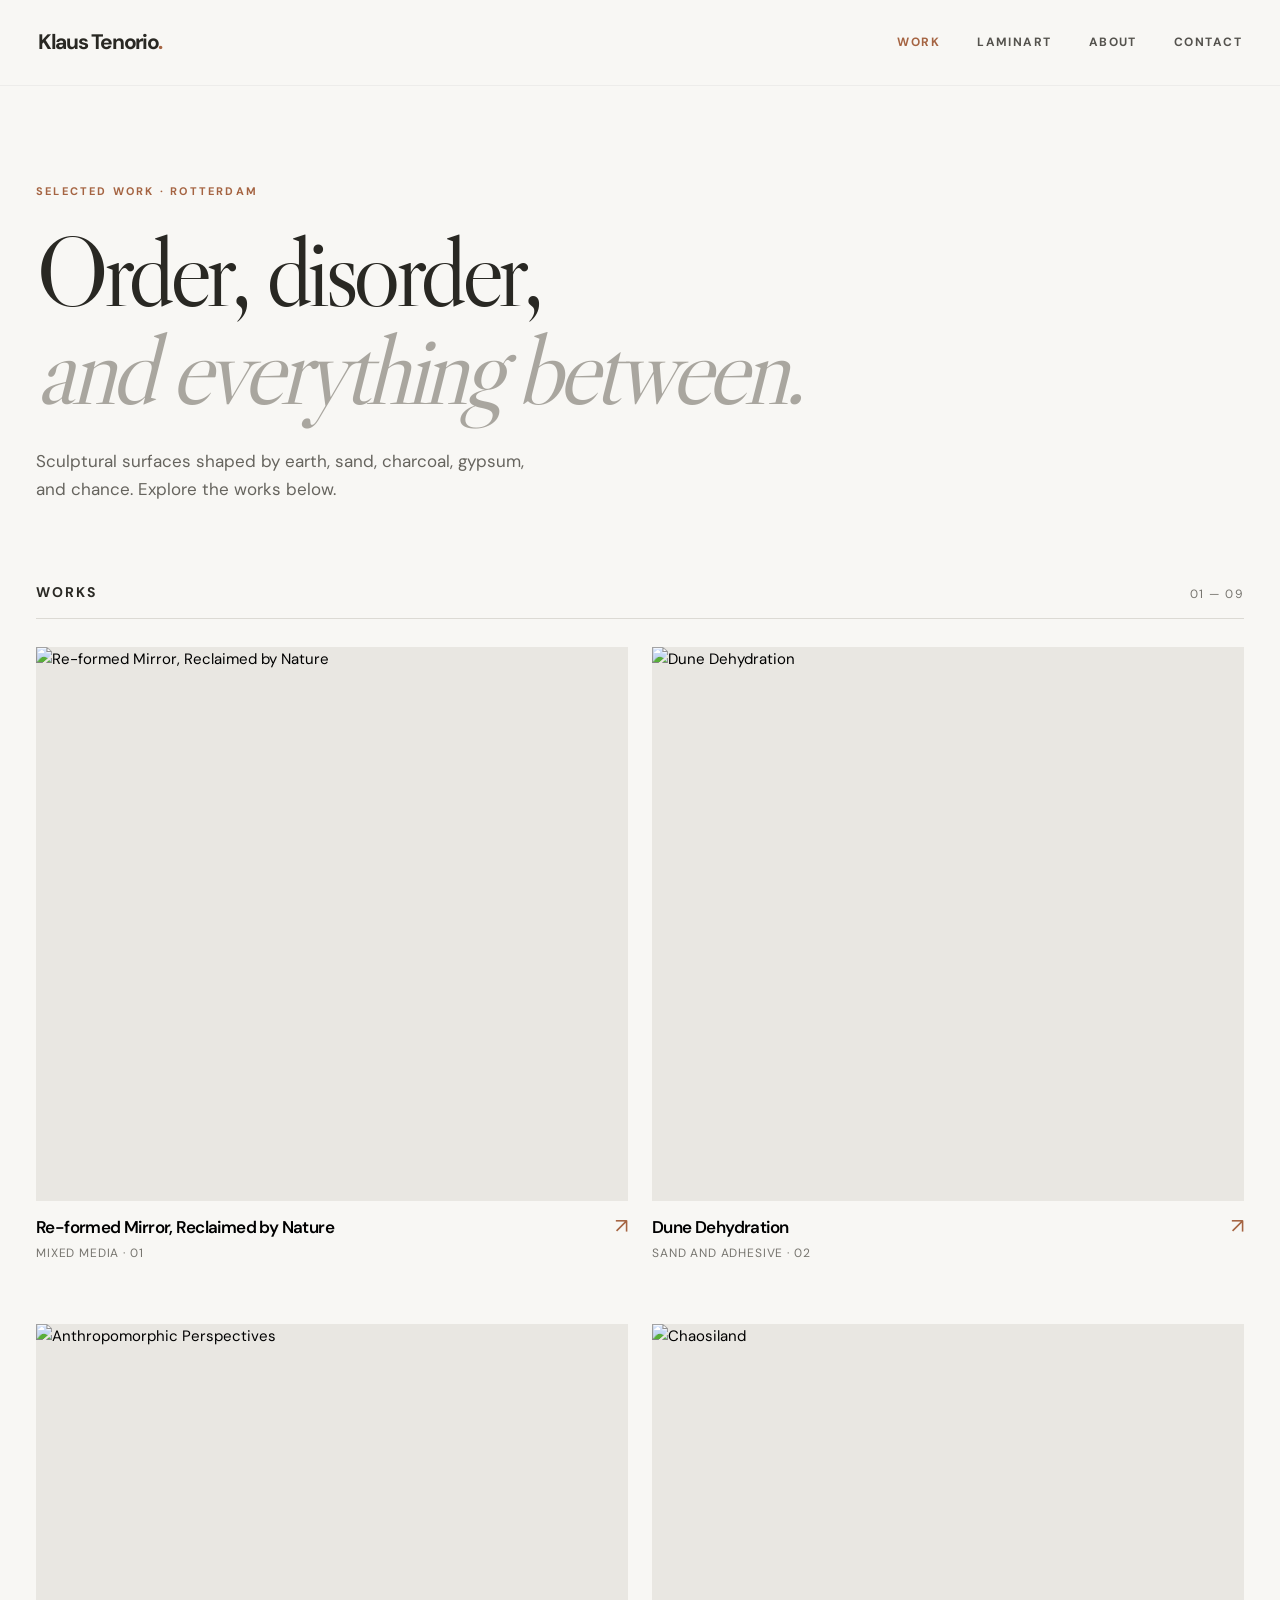
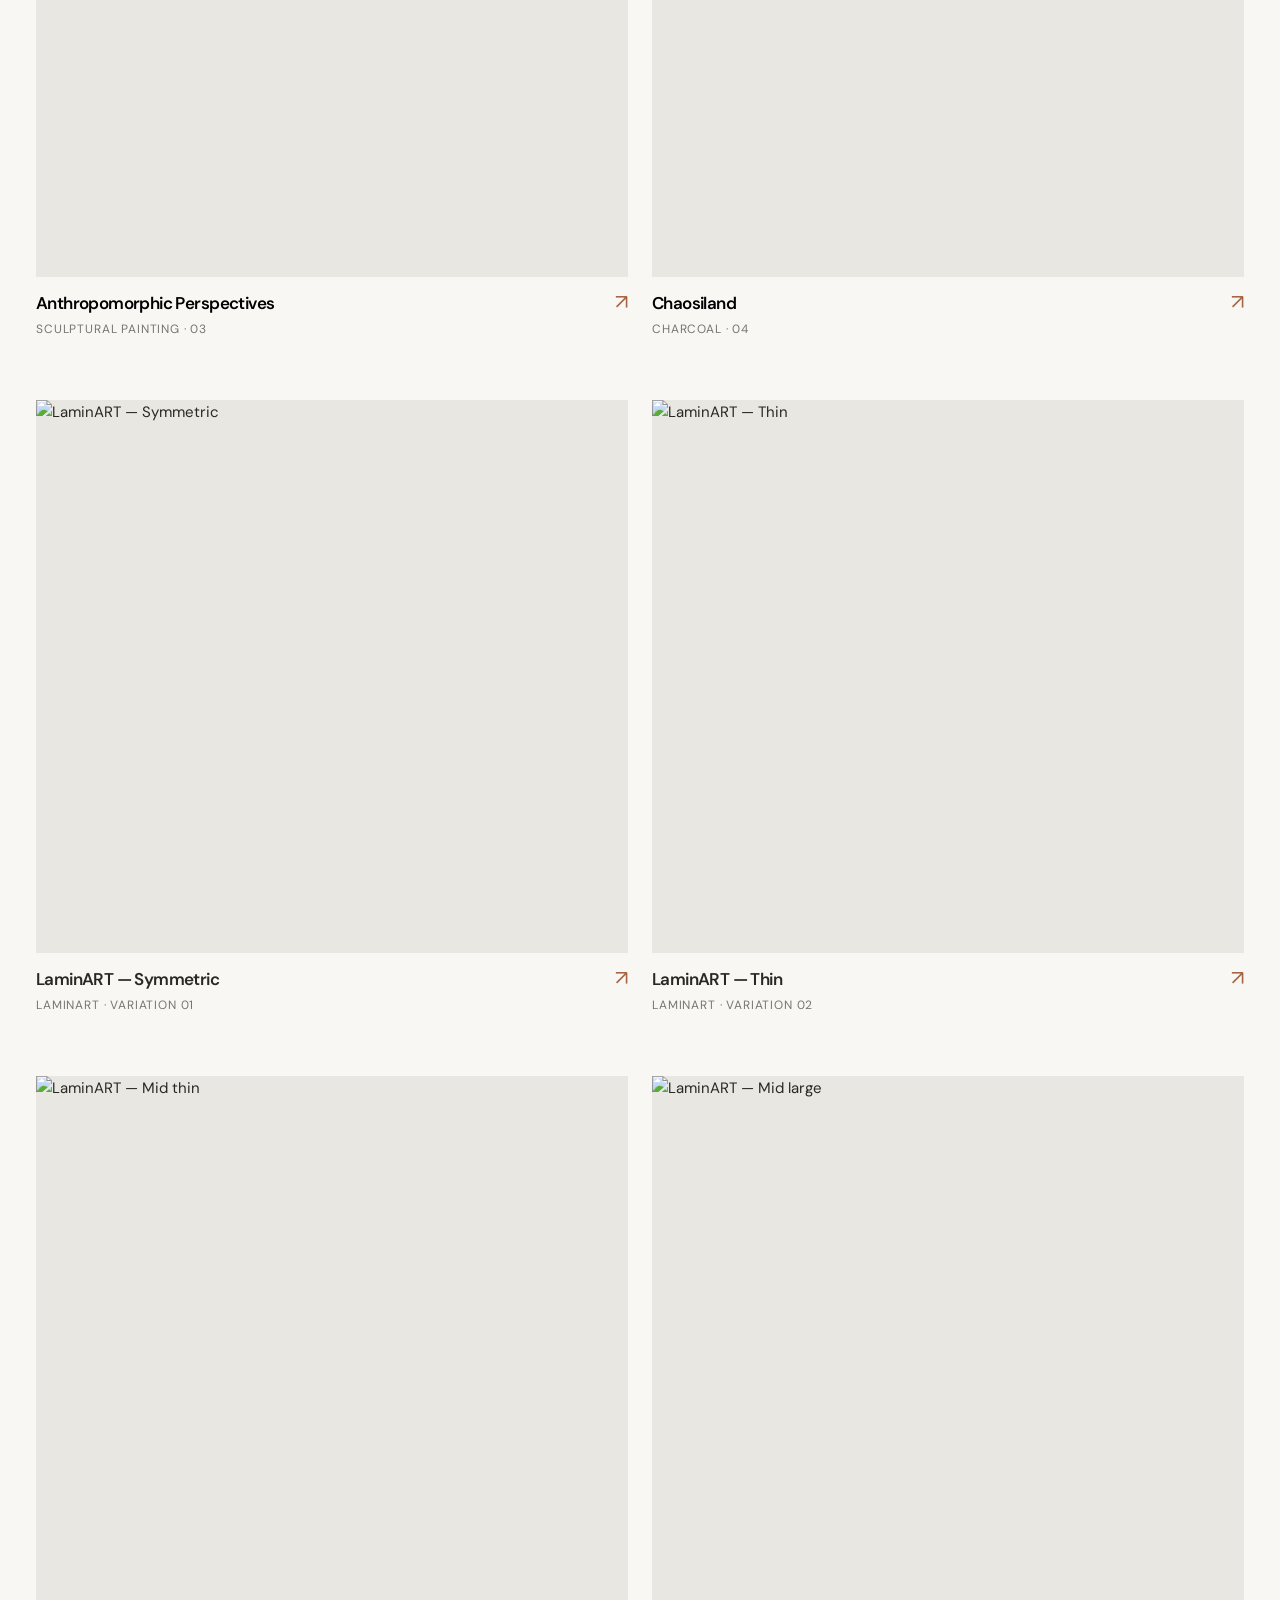
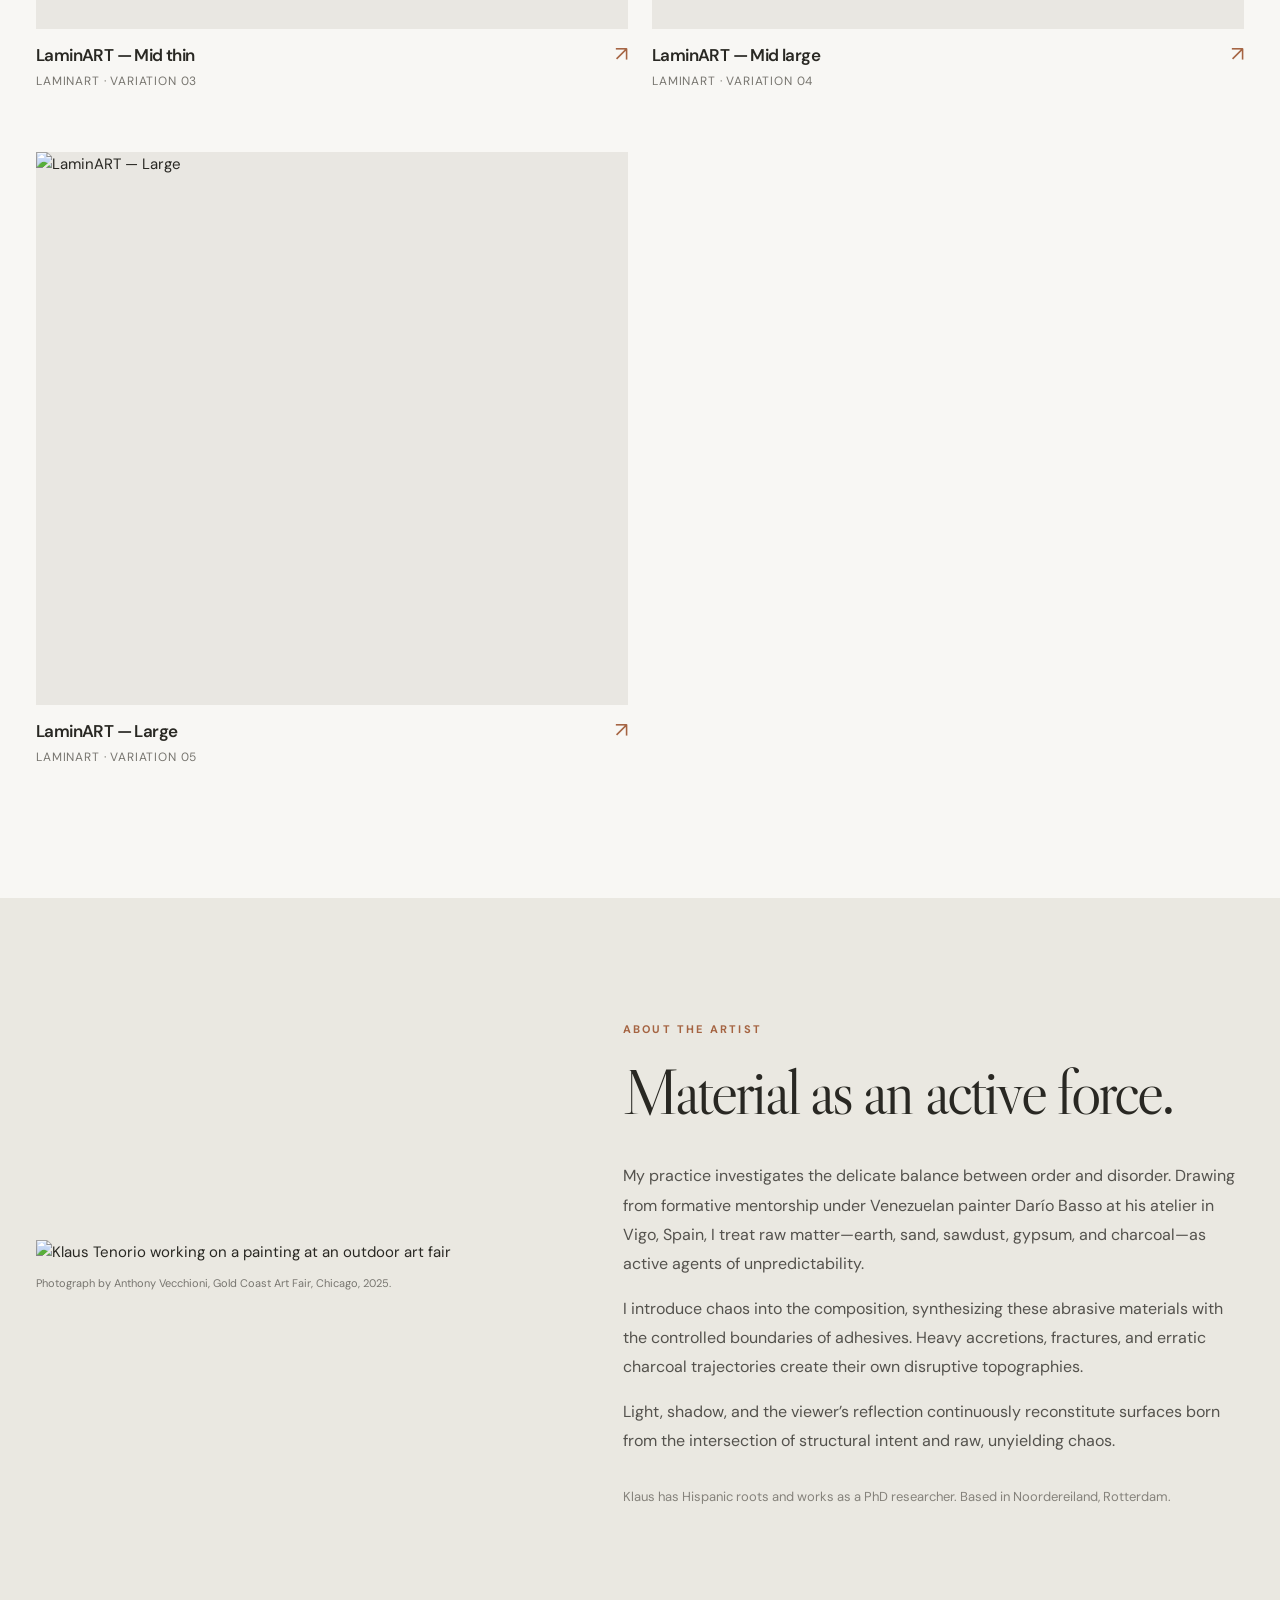
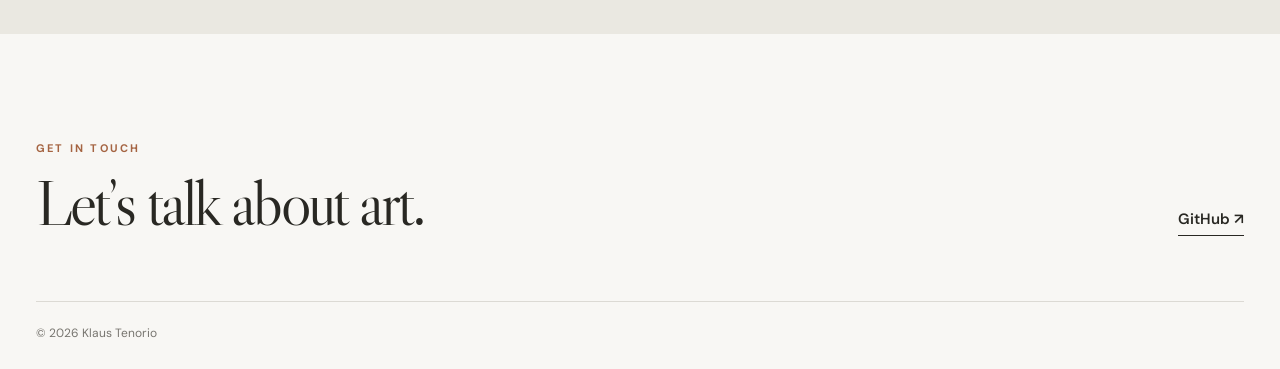
==== index.html @ 3f9e4c58 "Add files via upload" ====
<!doctype html>
<html lang="en">
<head>
  <meta charset="utf-8">
  <meta name="viewport" content="width=device-width, initial-scale=1">
  <meta name="description" content="The artwork of Klaus Tenorio: material, surface, order and disorder.">
  <meta name="theme-color" content="#f8f7f4">
  <title>Klaus Tenorio — Art Portfolio</title>
  <link rel="stylesheet" href="styles.css">
  <script defer src="site.js"></script>
</head>
<body data-page="home">
  <a class="skip-link" href="#main">Skip to content</a>
  <header class="site-header">
    <a class="brand" href="./" aria-label="Klaus Tenorio, home">Klaus Tenorio<span class="brand-dot">.</span></a>
    <nav aria-label="Main navigation">
      <a class="current" href="#work">Work</a>
      <a href="laminart.html">LaminART</a>
      <a href="#about">About</a>
      <a href="#contact">Contact</a>
    </nav>
  </header>

  <main id="main">
    <section class="intro wrap" aria-labelledby="intro-title">
      <p class="eyebrow">Selected work · Rotterdam</p>
      <h1 id="intro-title">Order, disorder,<br><em>and everything between.</em></h1>
      <p class="intro-copy">Sculptural surfaces shaped by earth, sand, charcoal, gypsum, and chance. Explore the works below.</p>
    </section>

    <section class="work-section wrap" id="work" aria-labelledby="work-title">
      <div class="section-heading"><h2 id="work-title">Works</h2><span>01 — 09</span></div>
      <div class="work-grid" id="work-grid"></div>
    </section>

    <section class="about-section" id="about" aria-labelledby="about-title">
      <div class="wrap about-grid">
        <figure class="about-image"><img src="assets/images/artist.webp" alt="Klaus Tenorio working on a painting at an outdoor art fair" loading="lazy"><figcaption>Photograph by Anthony Vecchioni, Gold Coast Art Fair, Chicago, 2025.</figcaption></figure>
        <div class="about-content">
          <p class="eyebrow">About the artist</p>
          <h2 id="about-title">Material as an active force.</h2>
          <p>My practice investigates the delicate balance between order and disorder. Drawing from formative mentorship under Venezuelan painter Darío Basso at his atelier in Vigo, Spain, I treat raw matter—earth, sand, sawdust, gypsum, and charcoal—as active agents of unpredictability.</p>
          <p>I introduce chaos into the composition, synthesizing these abrasive materials with the controlled boundaries of adhesives. Heavy accretions, fractures, and erratic charcoal trajectories create their own disruptive topographies.</p>
          <p>Light, shadow, and the viewer’s reflection continuously reconstitute surfaces born from the intersection of structural intent and raw, unyielding chaos.</p>
          <p class="about-note">Klaus has Hispanic roots and works as a PhD researcher. Based in Noordereiland, Rotterdam.</p>
        </div>
      </div>
    </section>
  </main>

  <footer class="site-footer wrap" id="contact">
    <div><p class="eyebrow">Get in touch</p><h2>Let’s talk about art.</h2></div>
    <a class="footer-link" href="https://github.com/art-klaus" target="_blank" rel="noopener noreferrer">GitHub ↗</a>
    <p class="footer-bottom">© <span id="year"></span> Klaus Tenorio</p>
  </footer>

  <dialog class="work-dialog" id="work-dialog" aria-label="Artwork details">
    <button class="dialog-close" id="dialog-close" type="button" aria-label="Close artwork details">×</button>
    <div class="dialog-layout">
      <div class="dialog-gallery">
        <div class="dialog-stage"><img id="dialog-image" alt=""></div>
        <div class="dialog-controls">
          <button id="image-prev" type="button" aria-label="Previous image">←</button>
          <span id="image-count" aria-live="polite"></span>
          <button id="image-next" type="button" aria-label="Next image">→</button>
        </div>
      </div>
      <div class="dialog-copy">
        <p class="eyebrow" id="dialog-kicker"></p>
        <h2 id="dialog-title"></h2>
        <div id="dialog-description"></div>
        <p class="dialog-meta" id="dialog-meta"></p>
      </div>
    </div>
  </dialog>
</body>
</html>
---- styles.css ----
@import url('https://fonts.googleapis.com/css2?family=DM+Sans:wght@400;500;600;700&family=Libre+Caslon+Display&display=swap');

:root{--paper:#f8f7f4;--ink:#292823;--muted:#77756f;--line:#dcdad4;--accent:#a56442;--white:#fff}
*{box-sizing:border-box}
html{scroll-behavior:smooth}
body{margin:0;background:var(--paper);color:var(--ink);font-family:'DM Sans',Arial,sans-serif;font-size:15px;line-height:1.65}
body:has(.work-dialog[open]){overflow:hidden}
button,a{ -webkit-tap-highlight-color:transparent }
a{color:inherit;text-decoration:none}
button{font:inherit}
img{display:block;max-width:100%}
.wrap{width:min(1230px,calc(100% - 72px));margin-inline:auto}
.skip-link{position:absolute;left:12px;top:-100px;padding:10px 14px;background:var(--ink);color:white;z-index:1000}.skip-link:focus{top:12px}
.site-header{height:86px;display:flex;align-items:center;justify-content:space-between;padding:0 38px;background:var(--paper);border-bottom:1px solid rgba(0,0,0,.045)}
.brand{font-weight:700;font-size:21px;letter-spacing:-.065em;white-space:nowrap}.brand-dot{color:var(--accent)}
.site-header nav{display:flex;gap:37px;align-items:center}.site-header nav a{font-size:12px;font-weight:700;letter-spacing:.12em;text-transform:uppercase;color:#55534e;transition:color .2s}.site-header nav a:hover,.site-header nav a.current{color:var(--accent)}
.eyebrow{text-transform:uppercase;letter-spacing:.2em;color:var(--accent);font-size:11px;font-weight:700;line-height:1.5}
.intro{padding-top:86px;padding-bottom:78px}.intro h1,.laminart-intro h1{font-family:'Libre Caslon Display',Georgia,serif;font-size:clamp(55px,7.8vw,114px);font-weight:400;line-height:.99;letter-spacing:-.055em;margin:22px 0 28px}.intro h1 em{font-weight:400;color:#a9a69f}.intro-copy{font-size:17px;color:#66645e;max-width:500px;margin:0}
.section-heading{display:flex;justify-content:space-between;align-items:end;border-bottom:1px solid var(--line);margin-bottom:28px;padding-bottom:14px}.section-heading h2{font-size:14px;letter-spacing:.14em;text-transform:uppercase;margin:0}.section-heading span{font-size:12px;color:var(--muted);letter-spacing:.12em}
.work-section{padding-bottom:130px}.work-grid{display:grid;grid-template-columns:repeat(2,minmax(0,1fr));column-gap:24px;row-gap:60px}.work-card{display:block;text-align:left;background:transparent;border:0;padding:0;cursor:pointer;width:100%}.work-card:focus-visible,.variant-tabs button:focus-visible,.dialog-controls button:focus-visible,.dialog-close:focus-visible{outline:3px solid var(--accent);outline-offset:5px}.work-card-image{aspect-ratio:1.07;overflow:hidden;background:#e9e7e2}.work-card img{width:100%;height:100%;object-fit:cover;transition:transform .5s cubic-bezier(.2,.7,.2,1)}.work-card:hover img{transform:scale(1.035)}.work-card-info{display:flex;justify-content:space-between;gap:20px;padding-top:15px;align-items:start}.work-card h3{font-size:17px;font-weight:600;letter-spacing:-.035em;line-height:1.3;margin:0}.work-card p{color:var(--muted);font-size:12px;letter-spacing:.07em;text-transform:uppercase;margin:6px 0 0}.work-card-arrow{font-size:21px;line-height:1;color:var(--accent)}
.about-section{background:#eae8e1;padding:112px 0}.about-grid{display:grid;grid-template-columns:.78fr 1fr;gap:clamp(50px,8vw,150px);align-items:center}.about-image{margin:0}.about-image img{width:100%;max-height:690px;object-fit:cover}.about-image figcaption{font-size:11px;color:#77756f;padding-top:10px}.about-content h2,.site-footer h2{font-family:'Libre Caslon Display',Georgia,serif;font-size:clamp(48px,5vw,76px);font-weight:400;line-height:1.06;letter-spacing:-.045em;margin:20px 0 36px}.about-content p:not(.eyebrow){max-width:640px;color:#54524d;font-size:16px;line-height:1.82}.about-content .about-note{font-size:13px!important;color:#85827b!important;margin-top:30px}
.site-footer{display:grid;grid-template-columns:1fr auto;align-items:end;padding-top:95px;padding-bottom:25px;gap:65px}.site-footer h2{margin:12px 0 0}.footer-link{border-bottom:1px solid var(--ink);padding-bottom:4px;font-weight:600}.footer-link:hover{color:var(--accent);border-color:var(--accent)}.footer-bottom{grid-column:1/-1;border-top:1px solid var(--line);padding-top:22px;color:var(--muted);font-size:12px;margin:0}
.work-dialog{border:0;max-width:min(1120px,calc(100% - 50px));width:100%;max-height:min(850px,calc(100% - 50px));padding:0;background:var(--paper);color:var(--ink);box-shadow:0 20px 80px #0003}.work-dialog::backdrop{background:rgba(28,27,24,.75)}.dialog-layout{display:grid;grid-template-columns:1.2fr .8fr;min-height:590px}.dialog-gallery{background:#e5e3dd;display:flex;flex-direction:column;min-width:0}.dialog-stage{flex:1;min-height:0;display:grid;place-items:center;padding:22px}.dialog-stage img{max-width:100%;max-height:min(680px,72vh);object-fit:contain}.dialog-controls{display:flex;justify-content:center;align-items:center;gap:35px;padding:9px 0 18px}.dialog-controls button{border:0;background:transparent;font-size:24px;cursor:pointer;padding:0 10px}.dialog-controls span{font-size:12px;letter-spacing:.1em;color:var(--muted)}.dialog-copy{padding:90px 55px 60px;overflow:auto}.dialog-copy h2{font-family:'Libre Caslon Display',Georgia,serif;font-size:clamp(36px,3.5vw,58px);line-height:1.08;letter-spacing:-.045em;font-weight:400;margin:15px 0 28px}.dialog-copy p{color:#57554f;line-height:1.8}.dialog-meta{border-top:1px solid var(--line);margin-top:28px;padding-top:20px;font-size:12px;color:var(--muted)!important}.dialog-close{position:absolute;right:17px;top:12px;z-index:2;border:0;background:var(--paper);font-size:32px;line-height:1;cursor:pointer;width:42px;height:42px}
.laminart-main{padding-top:45px;padding-bottom:125px}.back-link{font-size:13px;color:var(--muted)}.back-link:hover{color:var(--accent)}.laminart-intro{display:grid;grid-template-columns:1fr 360px;gap:70px;align-items:end;margin:58px 0 60px}.laminart-intro h1{margin-bottom:0}.laminart-intro>p{color:#66645e;font-size:16px;margin:0 0 8px}.variant-tabs{display:flex;flex-wrap:wrap;border-bottom:1px solid var(--line);gap:38px}.variant-tabs button{border:0;border-bottom:2px solid transparent;background:none;cursor:pointer;padding:0 0 16px;font-size:12px;font-weight:700;text-transform:uppercase;letter-spacing:.08em;color:var(--muted)}.variant-tabs button[aria-selected="true"]{color:var(--accent);border-color:var(--accent)}.variant-panel{padding-top:45px;display:grid;grid-template-columns:1.15fr .85fr;gap:25px}.variant-panel figure{margin:0}.variant-panel img{width:100%;height:auto;background:#eae8e3}.variant-panel figcaption{font-size:12px;color:var(--muted);padding-top:10px}.variant-panel .variant-main-image{grid-row:span 2}.variant-panel .variant-main-image img{max-height:950px;object-fit:cover}.variant-panel .variant-detail-image img{max-height:660px;object-fit:cover}.variant-panel .variant-copy{padding:12px 20px 0 0}.variant-panel h2{font-family:'Libre Caslon Display',Georgia,serif;font-size:38px;font-weight:400;letter-spacing:-.04em;margin:10px 0}.variant-panel p{color:#66645e}.dimensions-note{font-size:12px;color:var(--muted);margin-top:42px}
@media(max-width:800px){.wrap{width:min(100% - 36px,650px)}.site-header{height:auto;min-height:70px;padding:16px 18px;align-items:flex-start;gap:12px;flex-wrap:wrap}.brand{font-size:19px}.site-header nav{gap:17px;flex-wrap:wrap}.site-header nav a{font-size:10px}.intro{padding-top:58px;padding-bottom:60px}.intro h1{font-size:clamp(50px,10vw,76px)}.work-grid{gap:38px 15px}.work-card h3{font-size:15px}.work-card-image{aspect-ratio:.82}.about-section{padding:70px 0}.about-grid{grid-template-columns:1fr;gap:40px}.about-image{max-height:450px}.site-footer{padding-top:60px}.dialog-layout{grid-template-columns:1fr;min-height:0}.work-dialog{overflow:auto}.dialog-stage img{max-height:50vh}.dialog-copy{padding:20px 28px 35px}.laminart-intro{grid-template-columns:1fr;gap:10px;margin:40px 0}.variant-panel{grid-template-columns:1fr 1fr}.variant-panel .variant-main-image{grid-column:1/-1;grid-row:auto}.variant-panel .variant-copy{padding:0;grid-column:1/-1}}
@media(max-width:560px){.site-header nav{width:100%;justify-content:space-between}.intro h1{font-size:51px}.intro-copy{font-size:15px}.work-grid{grid-template-columns:1fr;gap:40px}.work-card-image{aspect-ratio:1.05}.about-content h2,.site-footer h2{font-size:49px}.site-footer{gap:35px}.footer-link{font-size:14px}.variant-tabs{gap:12px 18px}.variant-tabs button{font-size:10px;padding-bottom:10px}.variant-panel{grid-template-columns:1fr}.variant-panel .variant-main-image{grid-column:auto}.variant-panel .variant-detail-image img{max-height:none}.work-dialog{max-width:calc(100% - 18px);max-height:calc(100% - 18px)}}
@media(prefers-reduced-motion:reduce){html{scroll-behavior:auto}.work-card img{transition:none}}
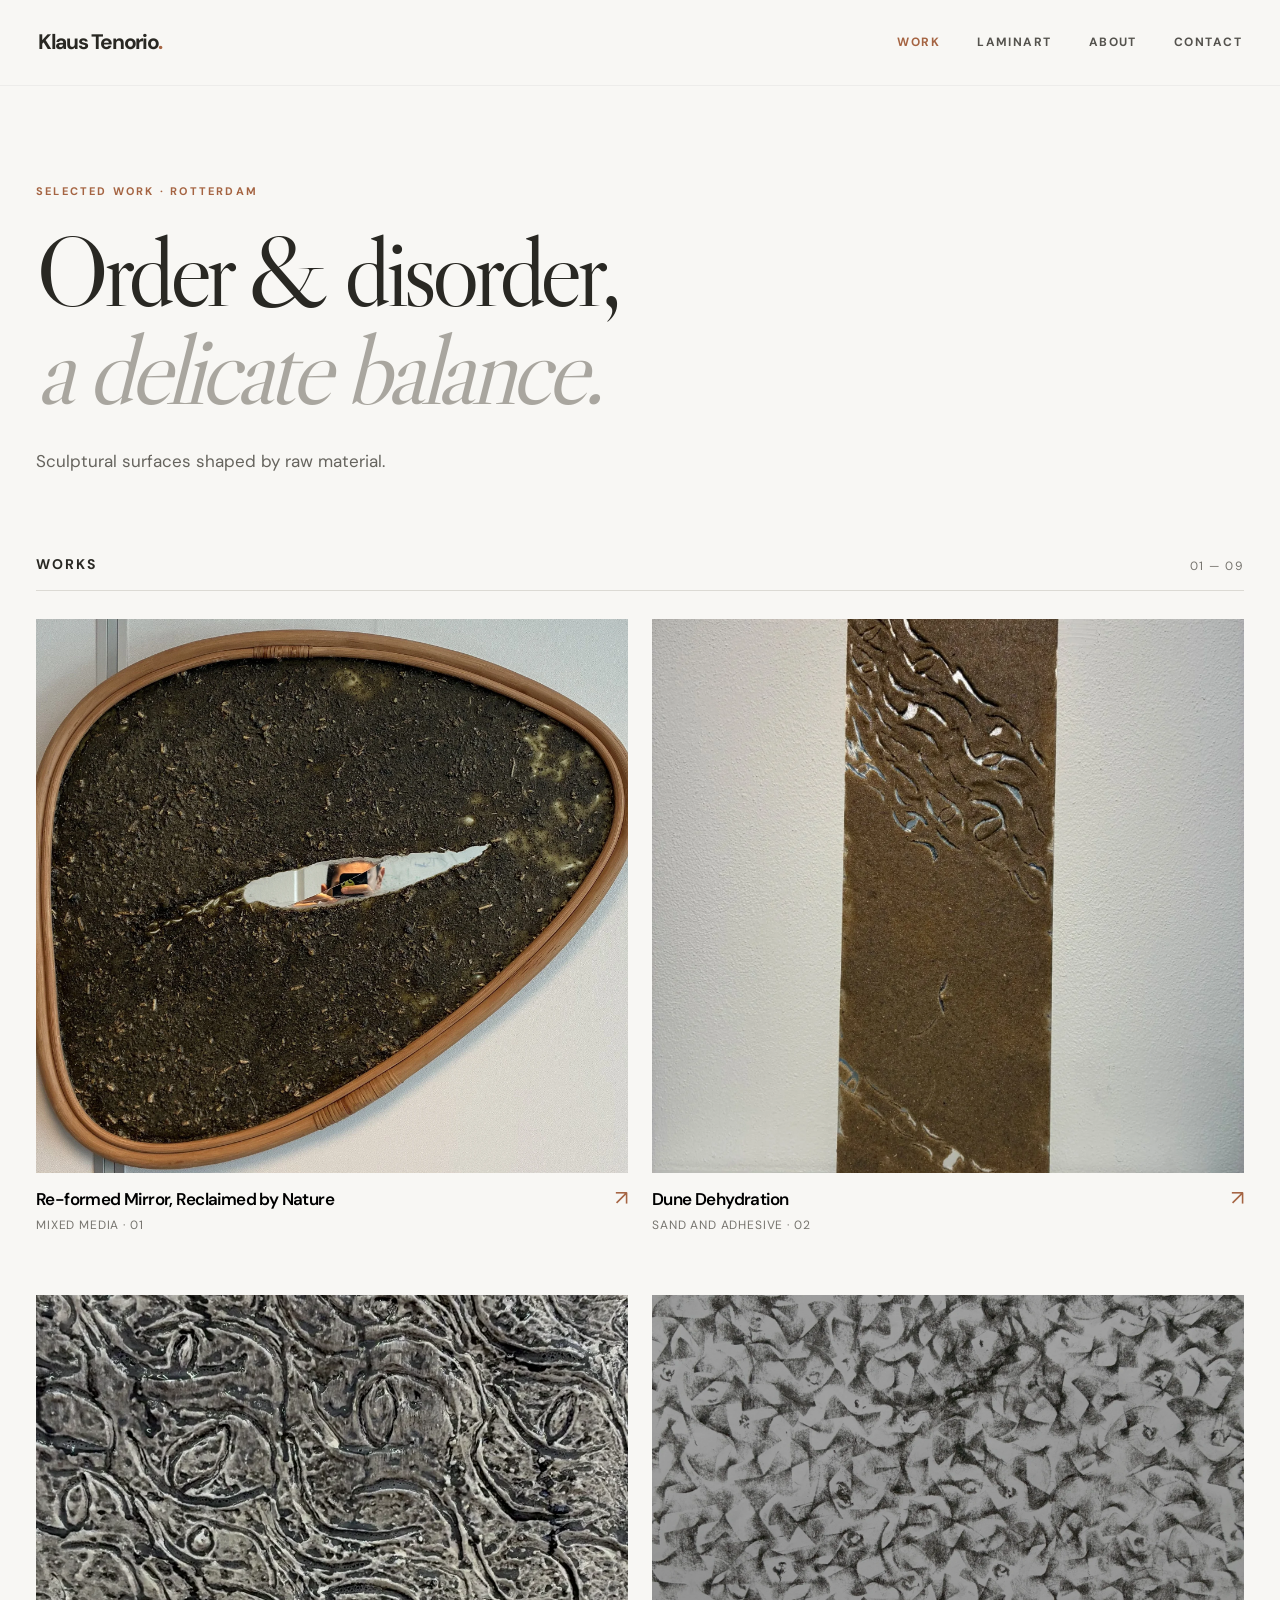
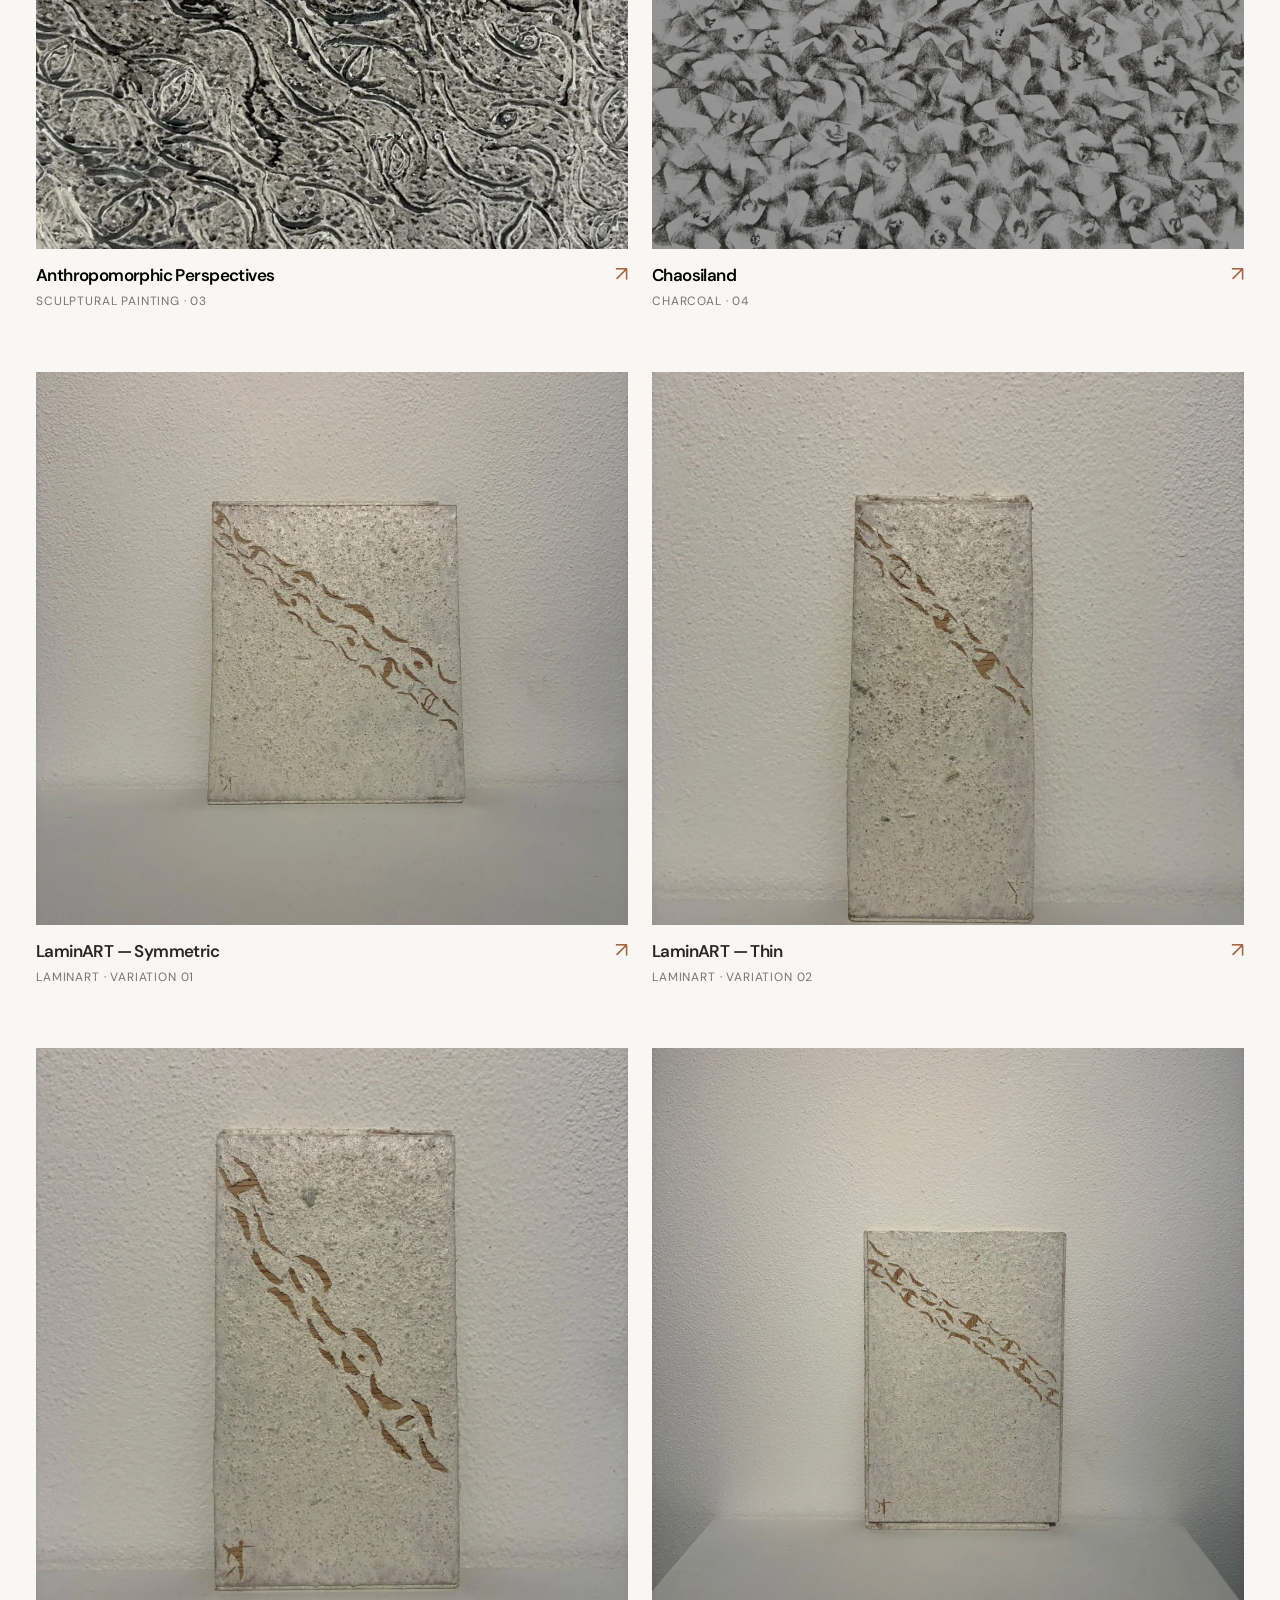
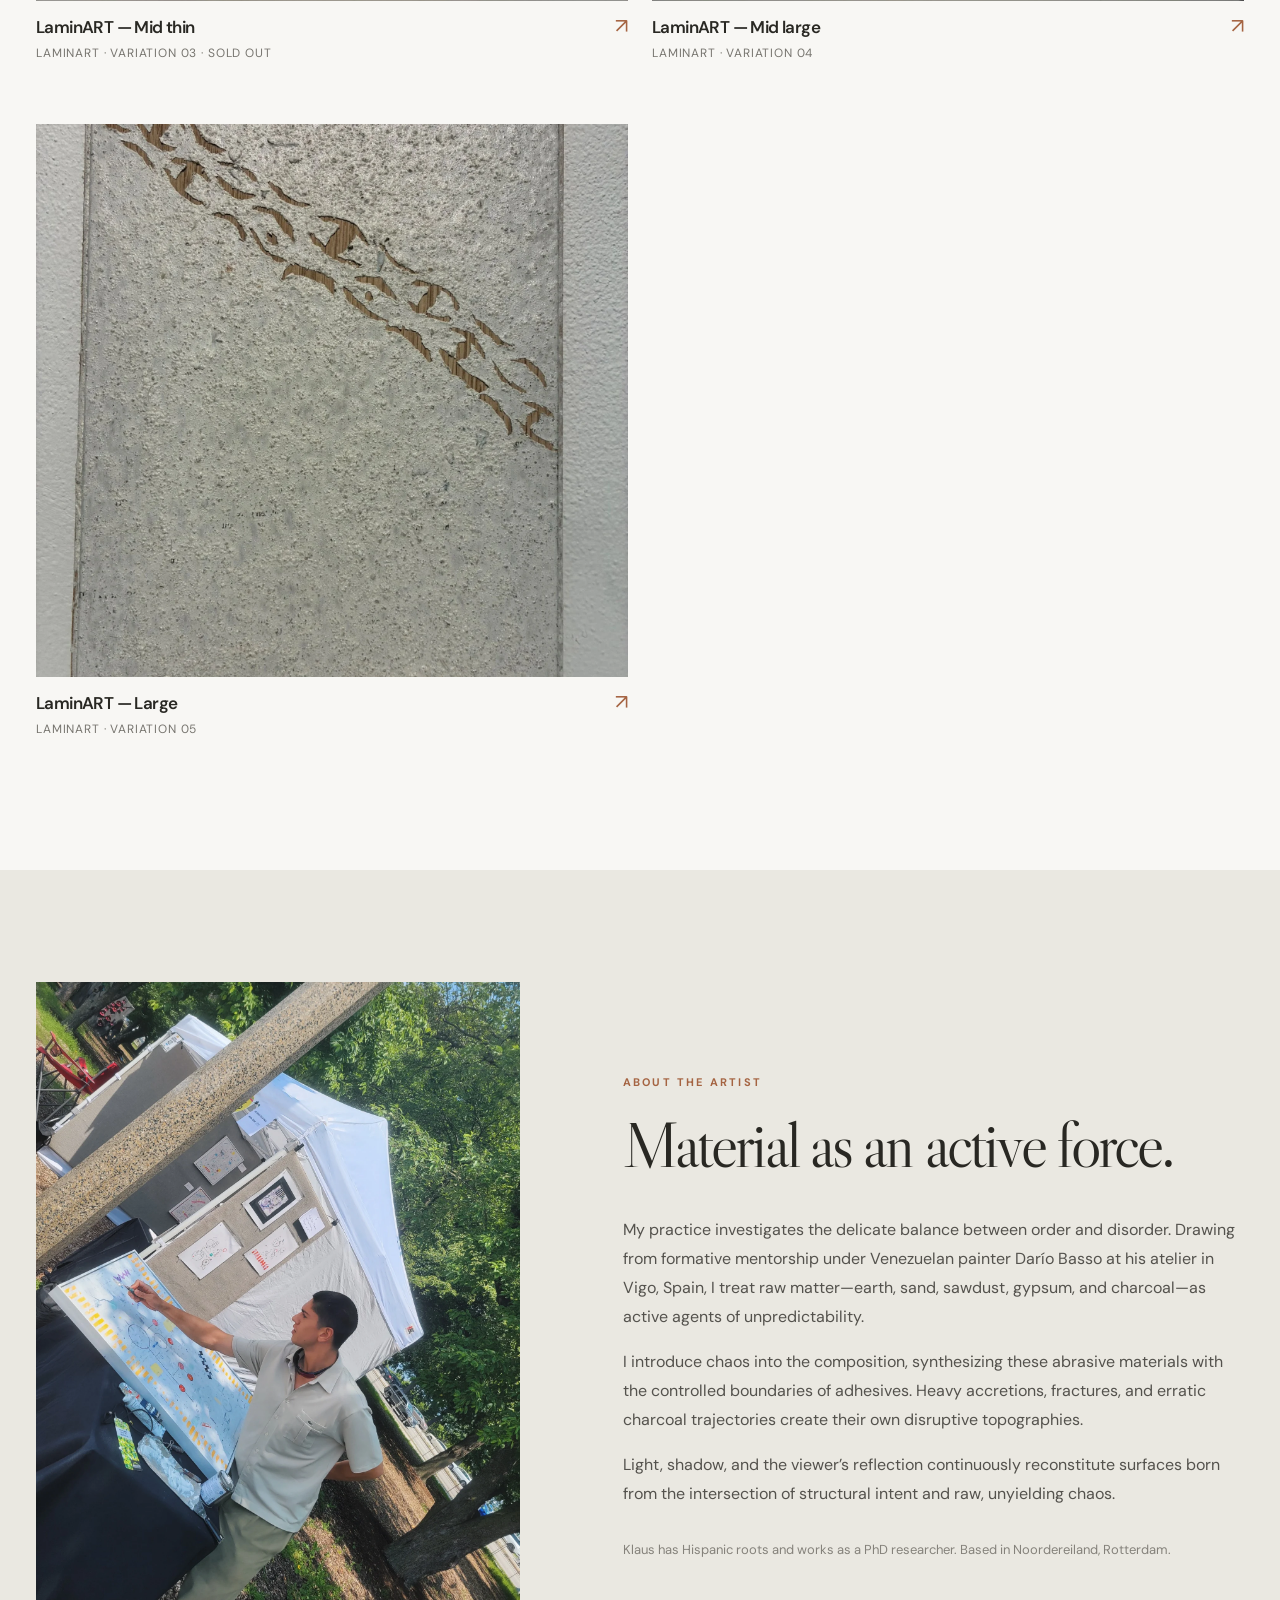
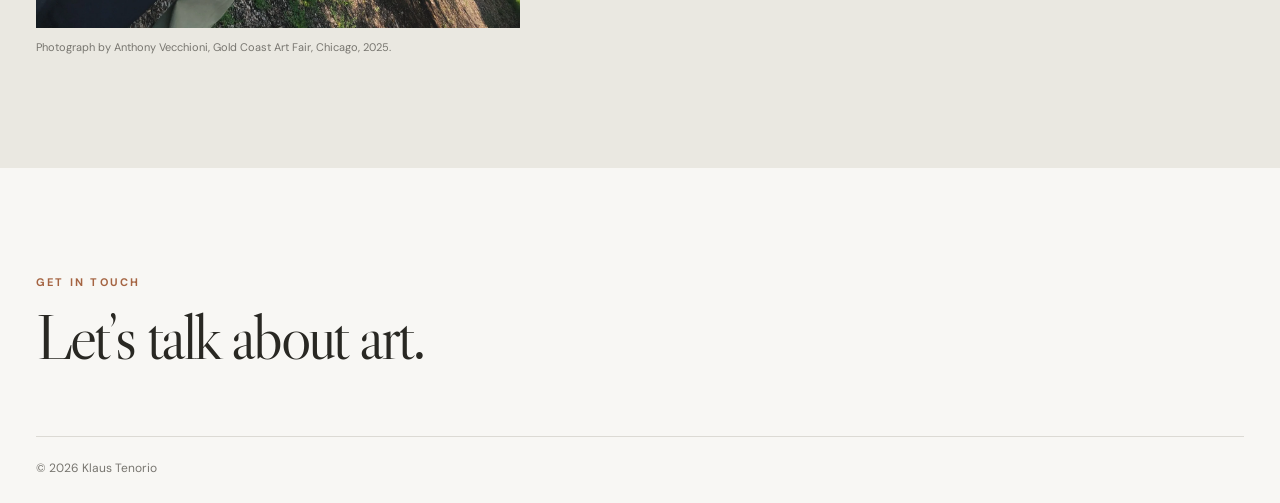
==== commit 42096663: "Update portfolio copy and artwork availability" ====
--- a/index.html
+++ b/index.html
@@ -24,8 +24,8 @@
   <main id="main">
     <section class="intro wrap" aria-labelledby="intro-title">
       <p class="eyebrow">Selected work · Rotterdam</p>
-      <h1 id="intro-title">Order, disorder,<br><em>and everything between.</em></h1>
-      <p class="intro-copy">Sculptural surfaces shaped by earth, sand, charcoal, gypsum, and chance. Explore the works below.</p>
+      <h1 id="intro-title">Order & disorder,<br><em> a delicate balance.</em></h1>
+      <p class="intro-copy">Sculptural surfaces shaped by raw material. </p>
     </section>
 
     <section class="work-section wrap" id="work" aria-labelledby="work-title">
@@ -50,7 +50,6 @@
 
   <footer class="site-footer wrap" id="contact">
     <div><p class="eyebrow">Get in touch</p><h2>Let’s talk about art.</h2></div>
-    <a class="footer-link" href="https://github.com/art-klaus" target="_blank" rel="noopener noreferrer">GitHub ↗</a>
     <p class="footer-bottom">© <span id="year"></span> Klaus Tenorio</p>
   </footer>
 
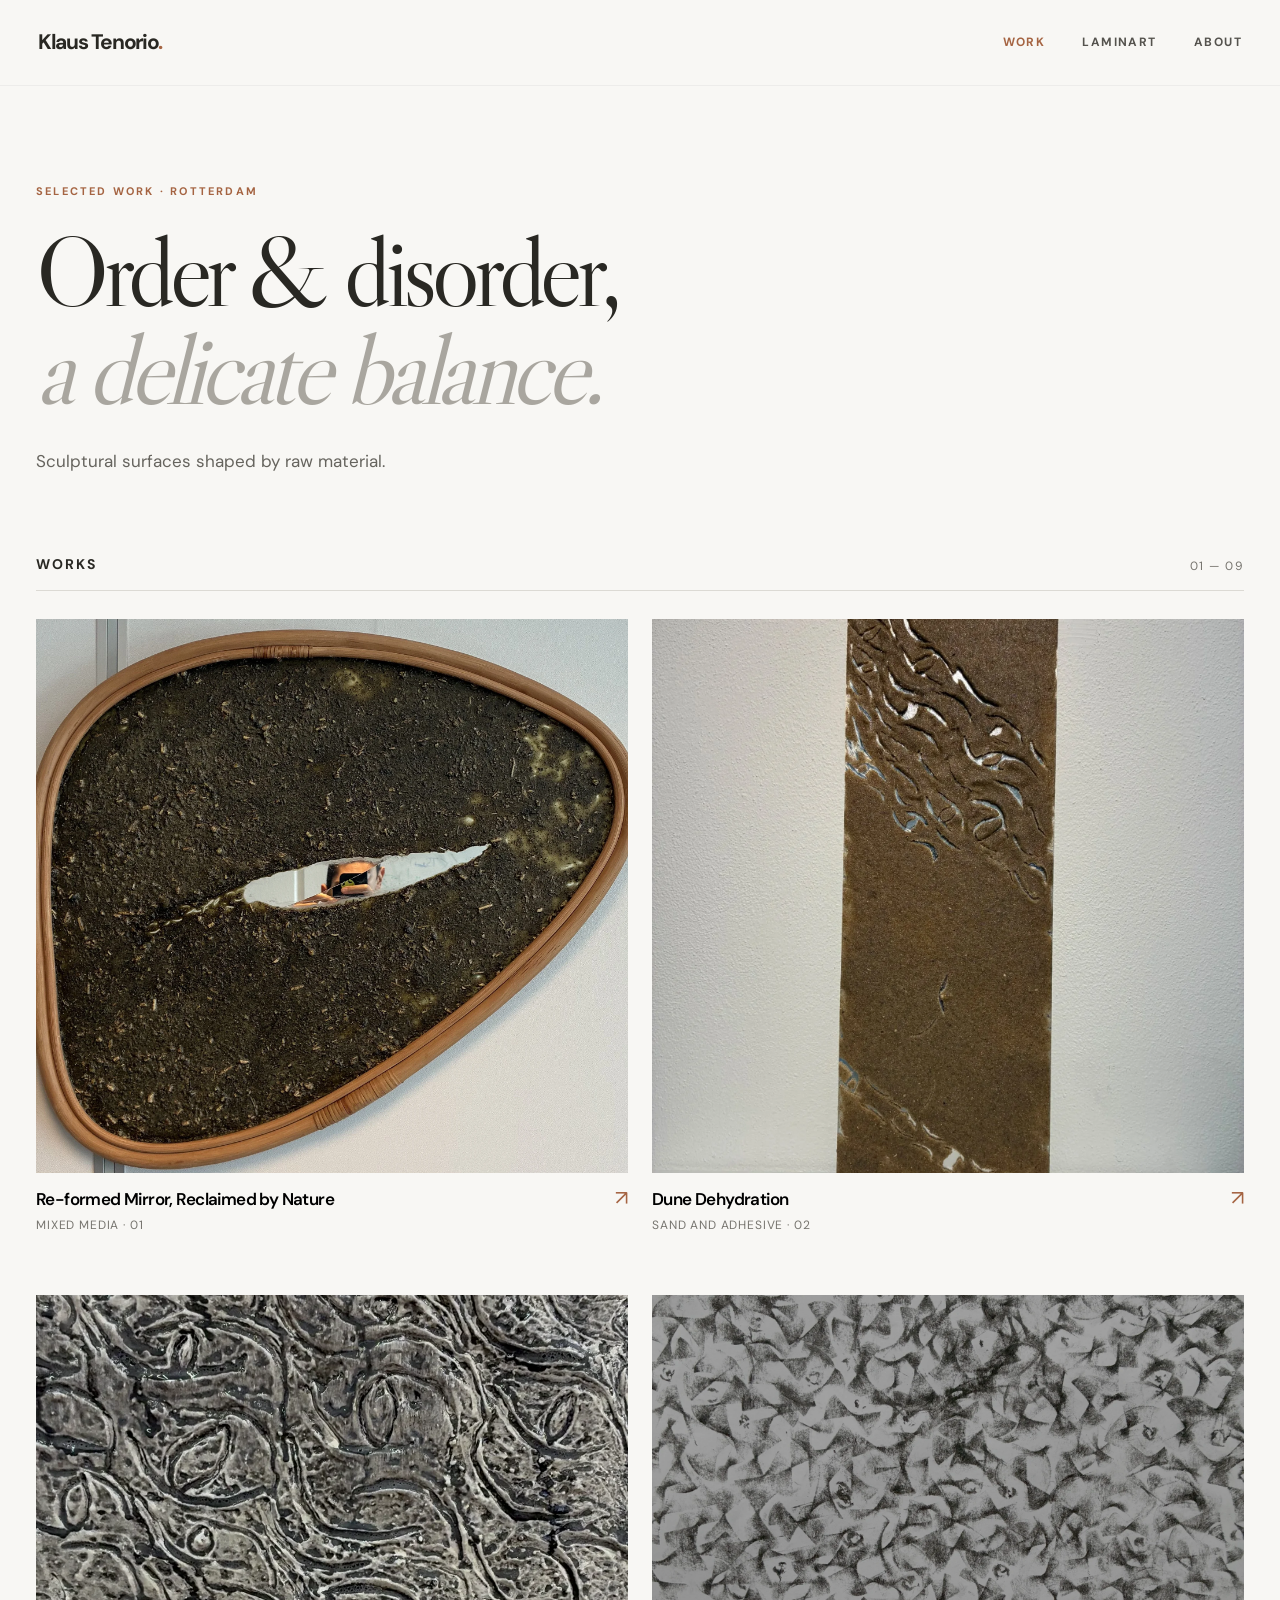
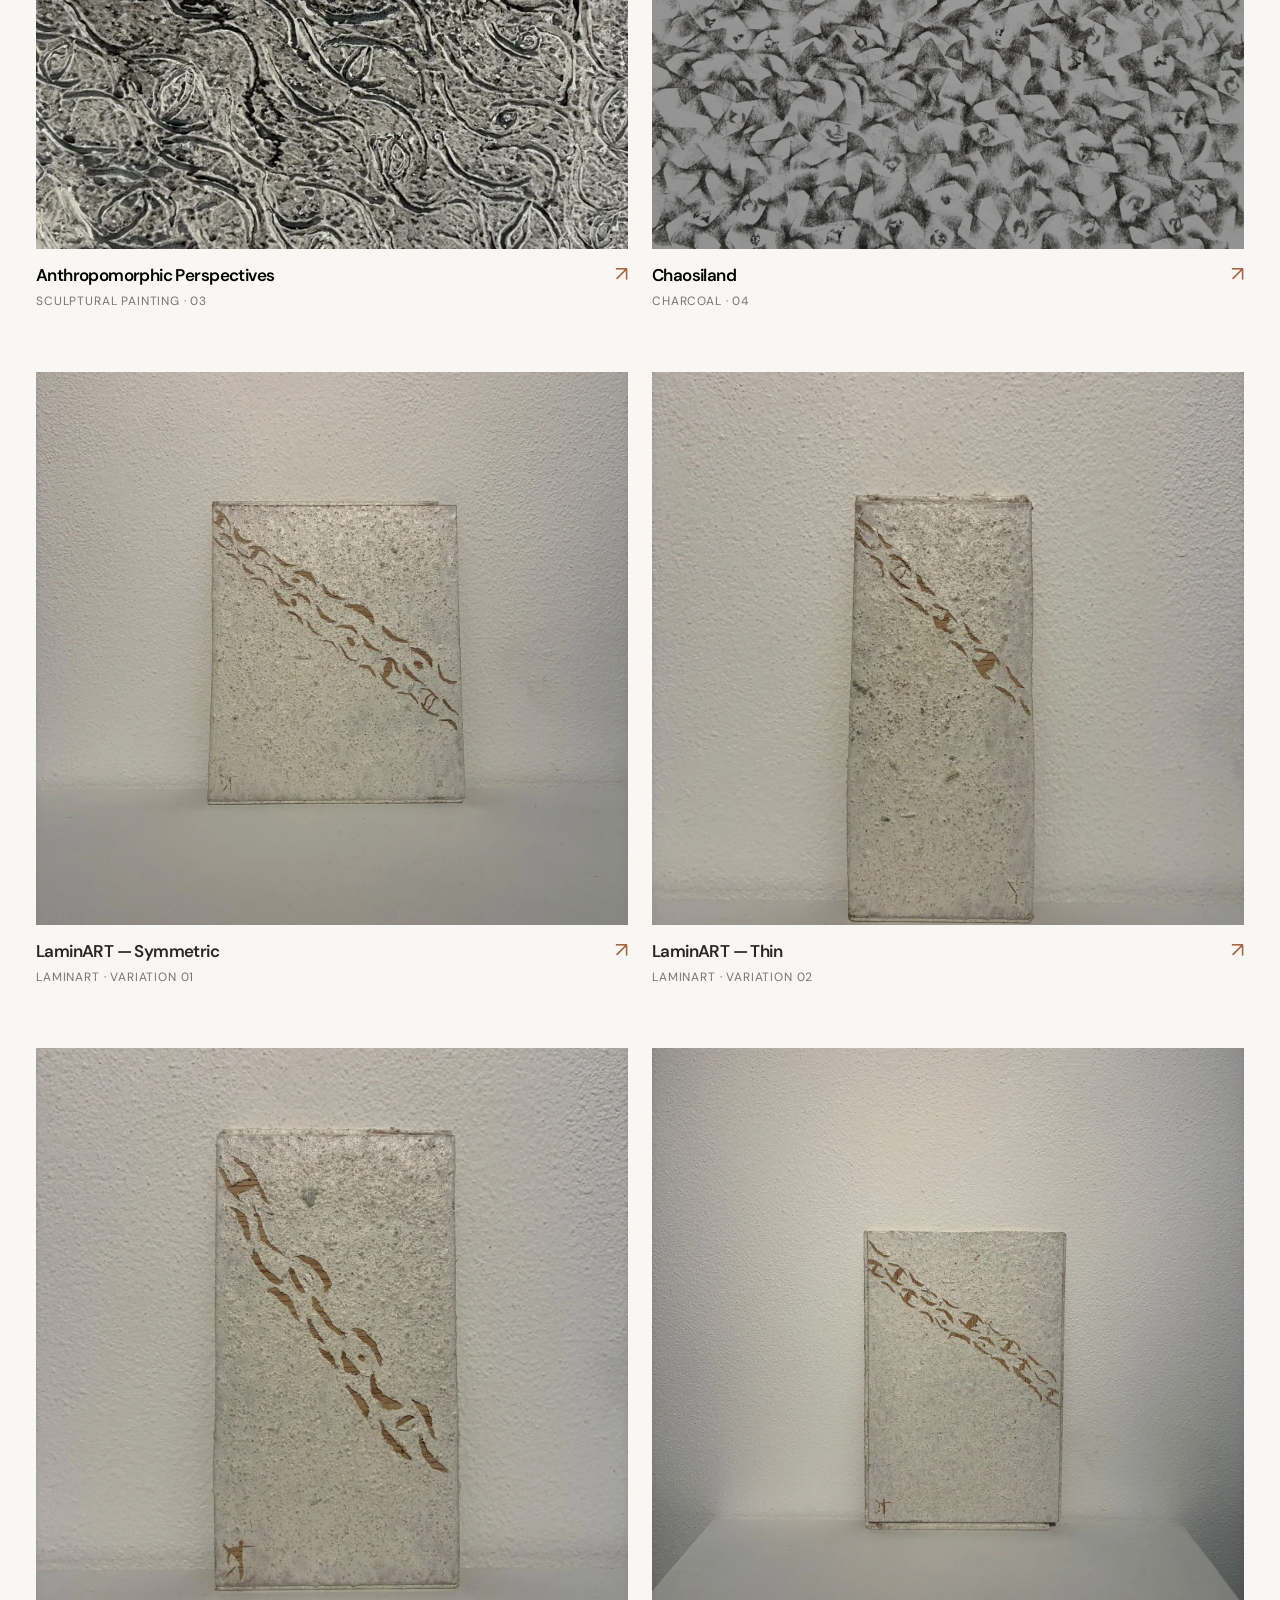
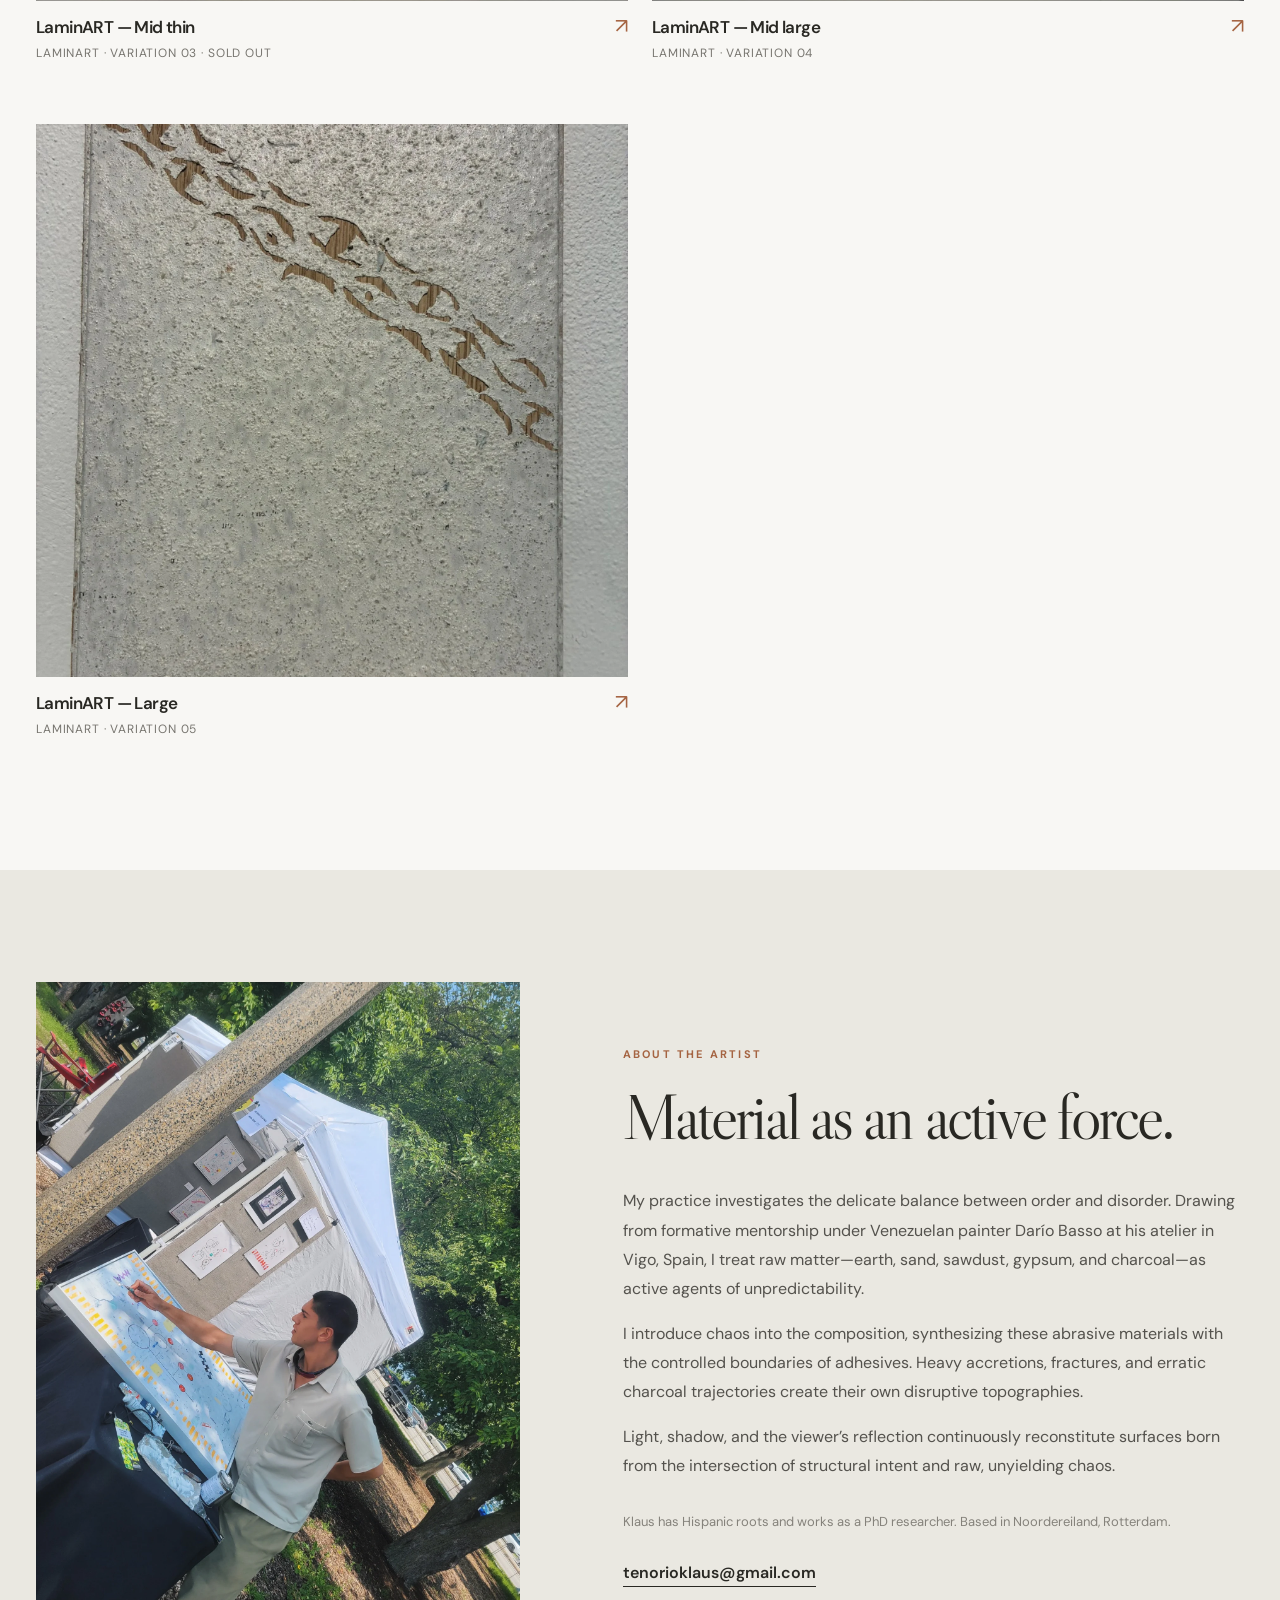
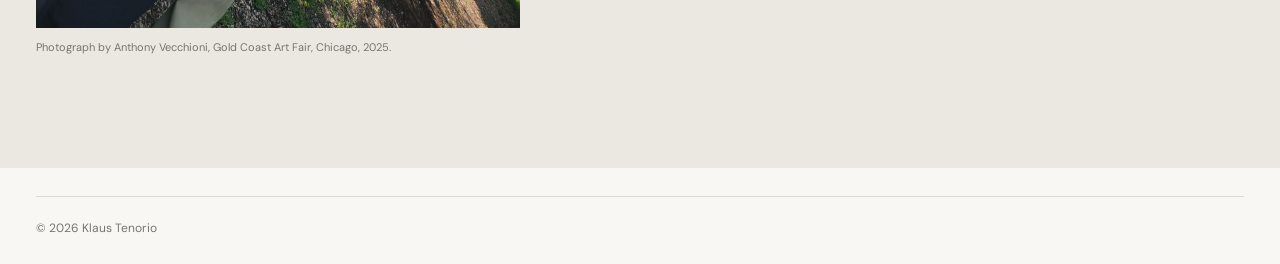
==== commit 97973b1b: "Replace contact section with email" ====
--- a/index.html
+++ b/index.html
@@ -17,7 +17,6 @@
       <a class="current" href="#work">Work</a>
       <a href="laminart.html">LaminART</a>
       <a href="#about">About</a>
-      <a href="#contact">Contact</a>
     </nav>
   </header>
 
@@ -43,13 +42,13 @@
           <p>I introduce chaos into the composition, synthesizing these abrasive materials with the controlled boundaries of adhesives. Heavy accretions, fractures, and erratic charcoal trajectories create their own disruptive topographies.</p>
           <p>Light, shadow, and the viewer’s reflection continuously reconstitute surfaces born from the intersection of structural intent and raw, unyielding chaos.</p>
           <p class="about-note">Klaus has Hispanic roots and works as a PhD researcher. Based in Noordereiland, Rotterdam.</p>
+          <p class="about-email"><a href="mailto:tenorioklaus@gmail.com">tenorioklaus@gmail.com</a></p>
         </div>
       </div>
     </section>
   </main>
 
-  <footer class="site-footer wrap" id="contact">
-    <div><p class="eyebrow">Get in touch</p><h2>Let’s talk about art.</h2></div>
+  <footer class="site-footer site-footer--simple wrap">
     <p class="footer-bottom">© <span id="year"></span> Klaus Tenorio</p>
   </footer>
 
--- a/styles.css
+++ b/styles.css
@@ -19,7 +19,9 @@
 .section-heading{display:flex;justify-content:space-between;align-items:end;border-bottom:1px solid var(--line);margin-bottom:28px;padding-bottom:14px}.section-heading h2{font-size:14px;letter-spacing:.14em;text-transform:uppercase;margin:0}.section-heading span{font-size:12px;color:var(--muted);letter-spacing:.12em}
 .work-section{padding-bottom:130px}.work-grid{display:grid;grid-template-columns:repeat(2,minmax(0,1fr));column-gap:24px;row-gap:60px}.work-card{display:block;text-align:left;background:transparent;border:0;padding:0;cursor:pointer;width:100%}.work-card:focus-visible,.variant-tabs button:focus-visible,.dialog-controls button:focus-visible,.dialog-close:focus-visible{outline:3px solid var(--accent);outline-offset:5px}.work-card-image{aspect-ratio:1.07;overflow:hidden;background:#e9e7e2}.work-card img{width:100%;height:100%;object-fit:cover;transition:transform .5s cubic-bezier(.2,.7,.2,1)}.work-card:hover img{transform:scale(1.035)}.work-card-info{display:flex;justify-content:space-between;gap:20px;padding-top:15px;align-items:start}.work-card h3{font-size:17px;font-weight:600;letter-spacing:-.035em;line-height:1.3;margin:0}.work-card p{color:var(--muted);font-size:12px;letter-spacing:.07em;text-transform:uppercase;margin:6px 0 0}.work-card-arrow{font-size:21px;line-height:1;color:var(--accent)}
 .about-section{background:#eae8e1;padding:112px 0}.about-grid{display:grid;grid-template-columns:.78fr 1fr;gap:clamp(50px,8vw,150px);align-items:center}.about-image{margin:0}.about-image img{width:100%;max-height:690px;object-fit:cover}.about-image figcaption{font-size:11px;color:#77756f;padding-top:10px}.about-content h2,.site-footer h2{font-family:'Libre Caslon Display',Georgia,serif;font-size:clamp(48px,5vw,76px);font-weight:400;line-height:1.06;letter-spacing:-.045em;margin:20px 0 36px}.about-content p:not(.eyebrow){max-width:640px;color:#54524d;font-size:16px;line-height:1.82}.about-content .about-note{font-size:13px!important;color:#85827b!important;margin-top:30px}
+.about-content .about-email{margin-top:24px}.about-email a{color:var(--ink);font-weight:600;border-bottom:1px solid var(--ink);padding-bottom:3px}.about-email a:hover{color:var(--accent);border-color:var(--accent)}
 .site-footer{display:grid;grid-template-columns:1fr auto;align-items:end;padding-top:95px;padding-bottom:25px;gap:65px}.site-footer h2{margin:12px 0 0}.footer-link{border-bottom:1px solid var(--ink);padding-bottom:4px;font-weight:600}.footer-link:hover{color:var(--accent);border-color:var(--accent)}.footer-bottom{grid-column:1/-1;border-top:1px solid var(--line);padding-top:22px;color:var(--muted);font-size:12px;margin:0}
+.site-footer--simple{display:block;padding-top:28px}
 .work-dialog{border:0;max-width:min(1120px,calc(100% - 50px));width:100%;max-height:min(850px,calc(100% - 50px));padding:0;background:var(--paper);color:var(--ink);box-shadow:0 20px 80px #0003}.work-dialog::backdrop{background:rgba(28,27,24,.75)}.dialog-layout{display:grid;grid-template-columns:1.2fr .8fr;min-height:590px}.dialog-gallery{background:#e5e3dd;display:flex;flex-direction:column;min-width:0}.dialog-stage{flex:1;min-height:0;display:grid;place-items:center;padding:22px}.dialog-stage img{max-width:100%;max-height:min(680px,72vh);object-fit:contain}.dialog-controls{display:flex;justify-content:center;align-items:center;gap:35px;padding:9px 0 18px}.dialog-controls button{border:0;background:transparent;font-size:24px;cursor:pointer;padding:0 10px}.dialog-controls span{font-size:12px;letter-spacing:.1em;color:var(--muted)}.dialog-copy{padding:90px 55px 60px;overflow:auto}.dialog-copy h2{font-family:'Libre Caslon Display',Georgia,serif;font-size:clamp(36px,3.5vw,58px);line-height:1.08;letter-spacing:-.045em;font-weight:400;margin:15px 0 28px}.dialog-copy p{color:#57554f;line-height:1.8}.dialog-meta{border-top:1px solid var(--line);margin-top:28px;padding-top:20px;font-size:12px;color:var(--muted)!important}.dialog-close{position:absolute;right:17px;top:12px;z-index:2;border:0;background:var(--paper);font-size:32px;line-height:1;cursor:pointer;width:42px;height:42px}
 .laminart-main{padding-top:45px;padding-bottom:125px}.back-link{font-size:13px;color:var(--muted)}.back-link:hover{color:var(--accent)}.laminart-intro{display:grid;grid-template-columns:1fr 360px;gap:70px;align-items:end;margin:58px 0 60px}.laminart-intro h1{margin-bottom:0}.laminart-intro>p{color:#66645e;font-size:16px;margin:0 0 8px}.variant-tabs{display:flex;flex-wrap:wrap;border-bottom:1px solid var(--line);gap:38px}.variant-tabs button{border:0;border-bottom:2px solid transparent;background:none;cursor:pointer;padding:0 0 16px;font-size:12px;font-weight:700;text-transform:uppercase;letter-spacing:.08em;color:var(--muted)}.variant-tabs button[aria-selected="true"]{color:var(--accent);border-color:var(--accent)}.variant-panel{padding-top:45px;display:grid;grid-template-columns:1.15fr .85fr;gap:25px}.variant-panel figure{margin:0}.variant-panel img{width:100%;height:auto;background:#eae8e3}.variant-panel figcaption{font-size:12px;color:var(--muted);padding-top:10px}.variant-panel .variant-main-image{grid-row:span 2}.variant-panel .variant-main-image img{max-height:950px;object-fit:cover}.variant-panel .variant-detail-image img{max-height:660px;object-fit:cover}.variant-panel .variant-copy{padding:12px 20px 0 0}.variant-panel h2{font-family:'Libre Caslon Display',Georgia,serif;font-size:38px;font-weight:400;letter-spacing:-.04em;margin:10px 0}.variant-panel p{color:#66645e}.dimensions-note{font-size:12px;color:var(--muted);margin-top:42px}
 @media(max-width:800px){.wrap{width:min(100% - 36px,650px)}.site-header{height:auto;min-height:70px;padding:16px 18px;align-items:flex-start;gap:12px;flex-wrap:wrap}.brand{font-size:19px}.site-header nav{gap:17px;flex-wrap:wrap}.site-header nav a{font-size:10px}.intro{padding-top:58px;padding-bottom:60px}.intro h1{font-size:clamp(50px,10vw,76px)}.work-grid{gap:38px 15px}.work-card h3{font-size:15px}.work-card-image{aspect-ratio:.82}.about-section{padding:70px 0}.about-grid{grid-template-columns:1fr;gap:40px}.about-image{max-height:450px}.site-footer{padding-top:60px}.dialog-layout{grid-template-columns:1fr;min-height:0}.work-dialog{overflow:auto}.dialog-stage img{max-height:50vh}.dialog-copy{padding:20px 28px 35px}.laminart-intro{grid-template-columns:1fr;gap:10px;margin:40px 0}.variant-panel{grid-template-columns:1fr 1fr}.variant-panel .variant-main-image{grid-column:1/-1;grid-row:auto}.variant-panel .variant-copy{padding:0;grid-column:1/-1}}
